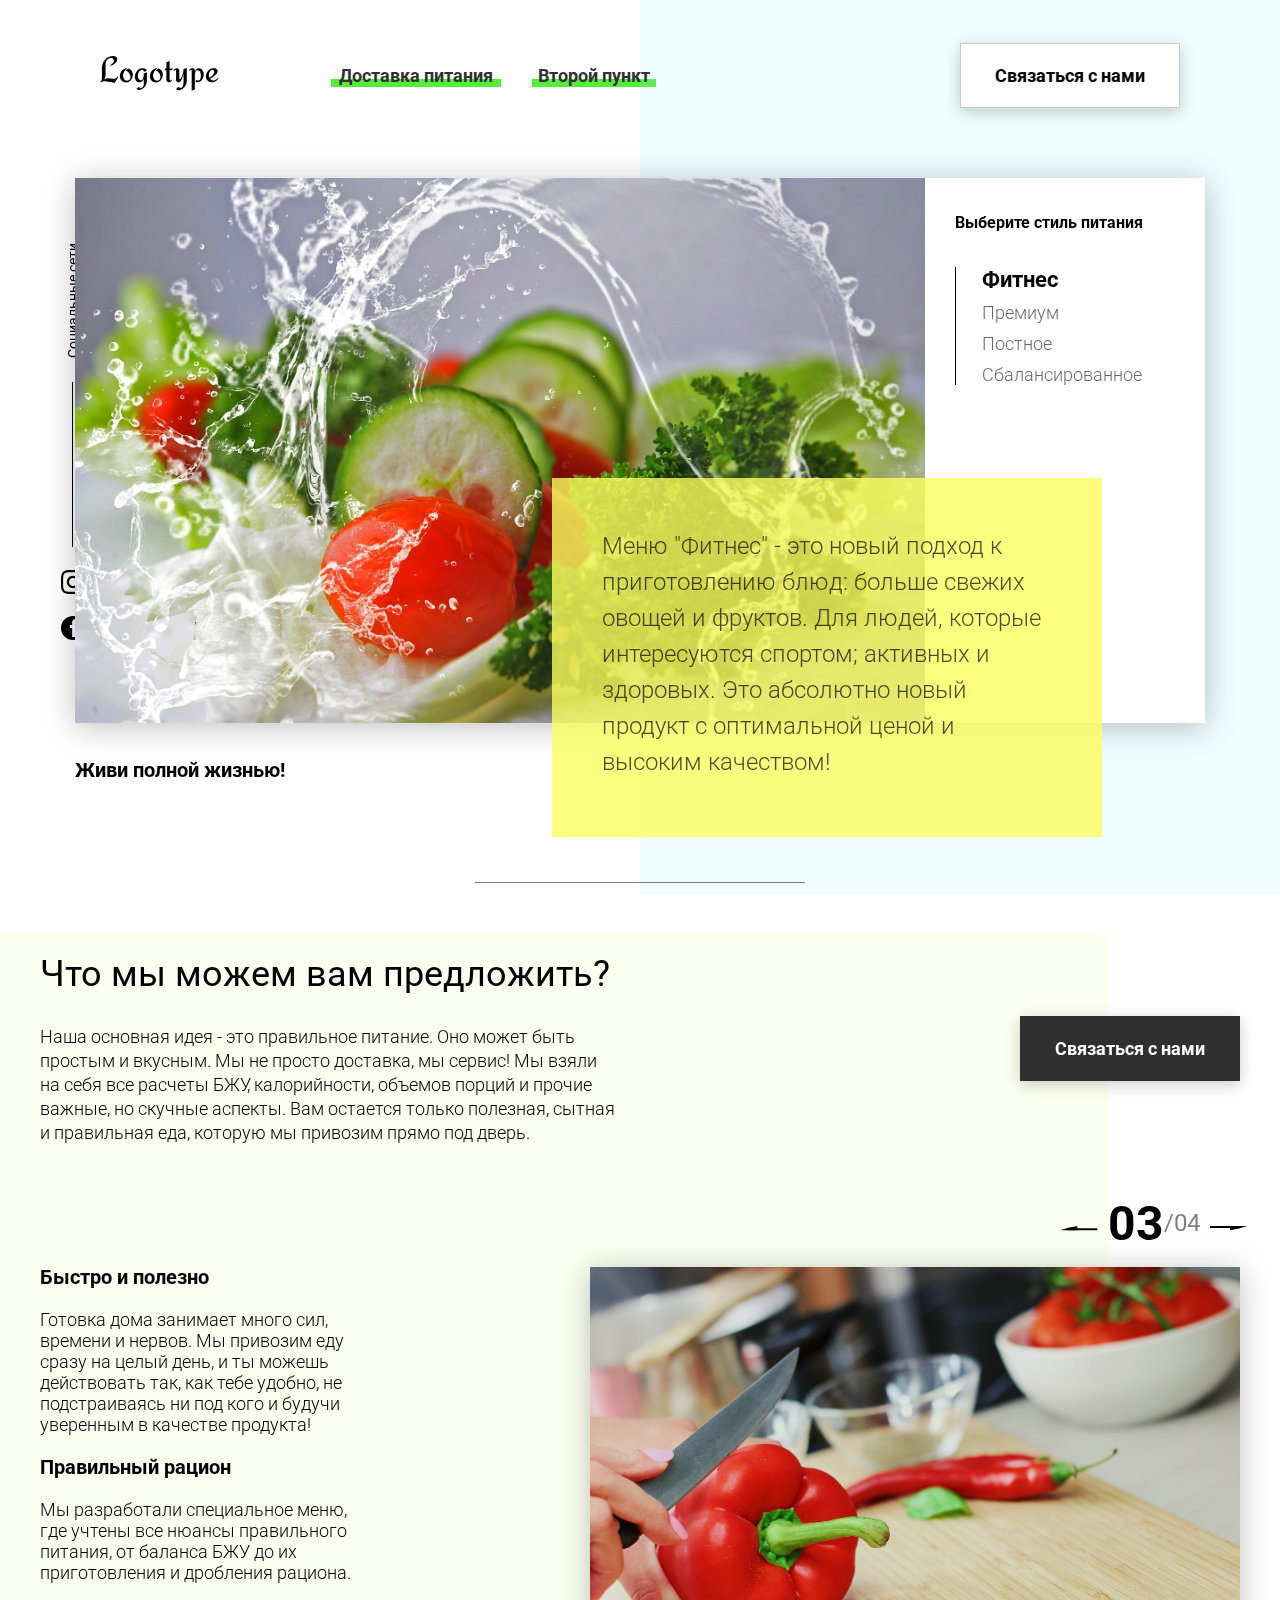
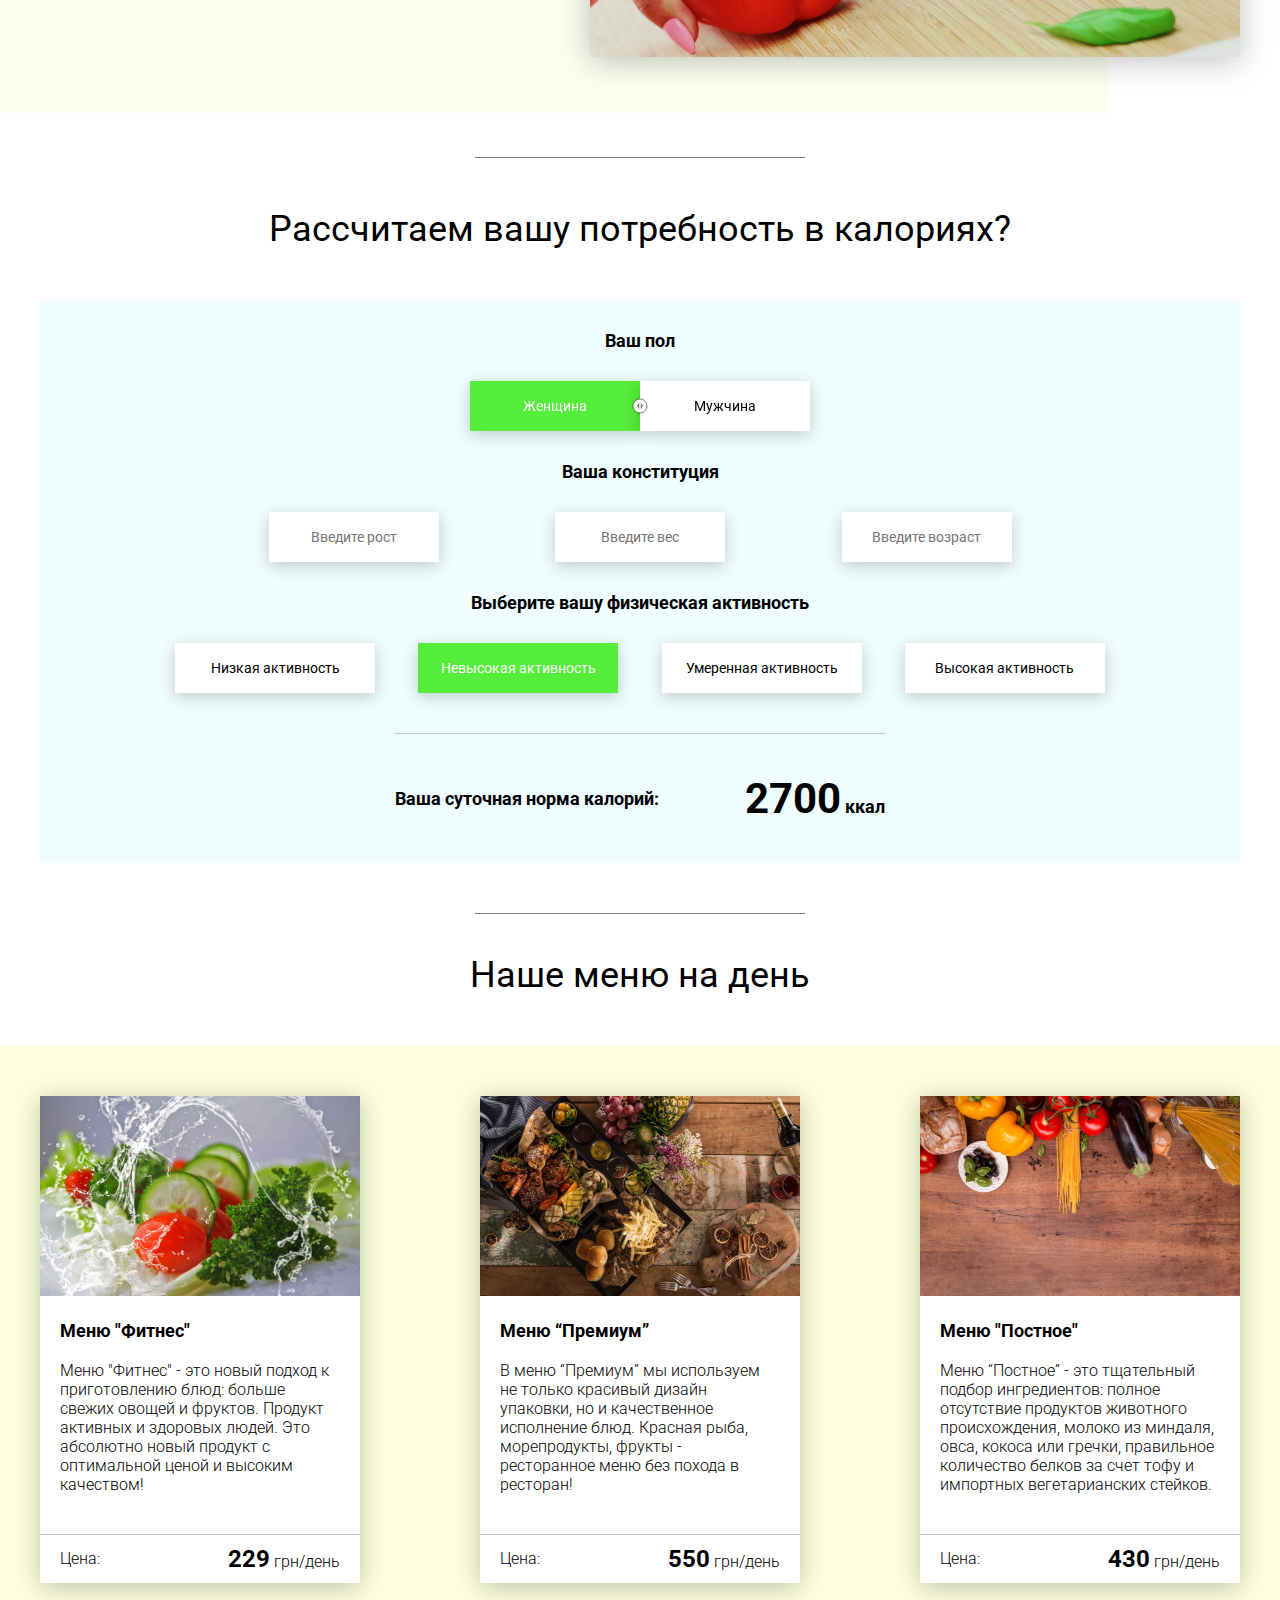
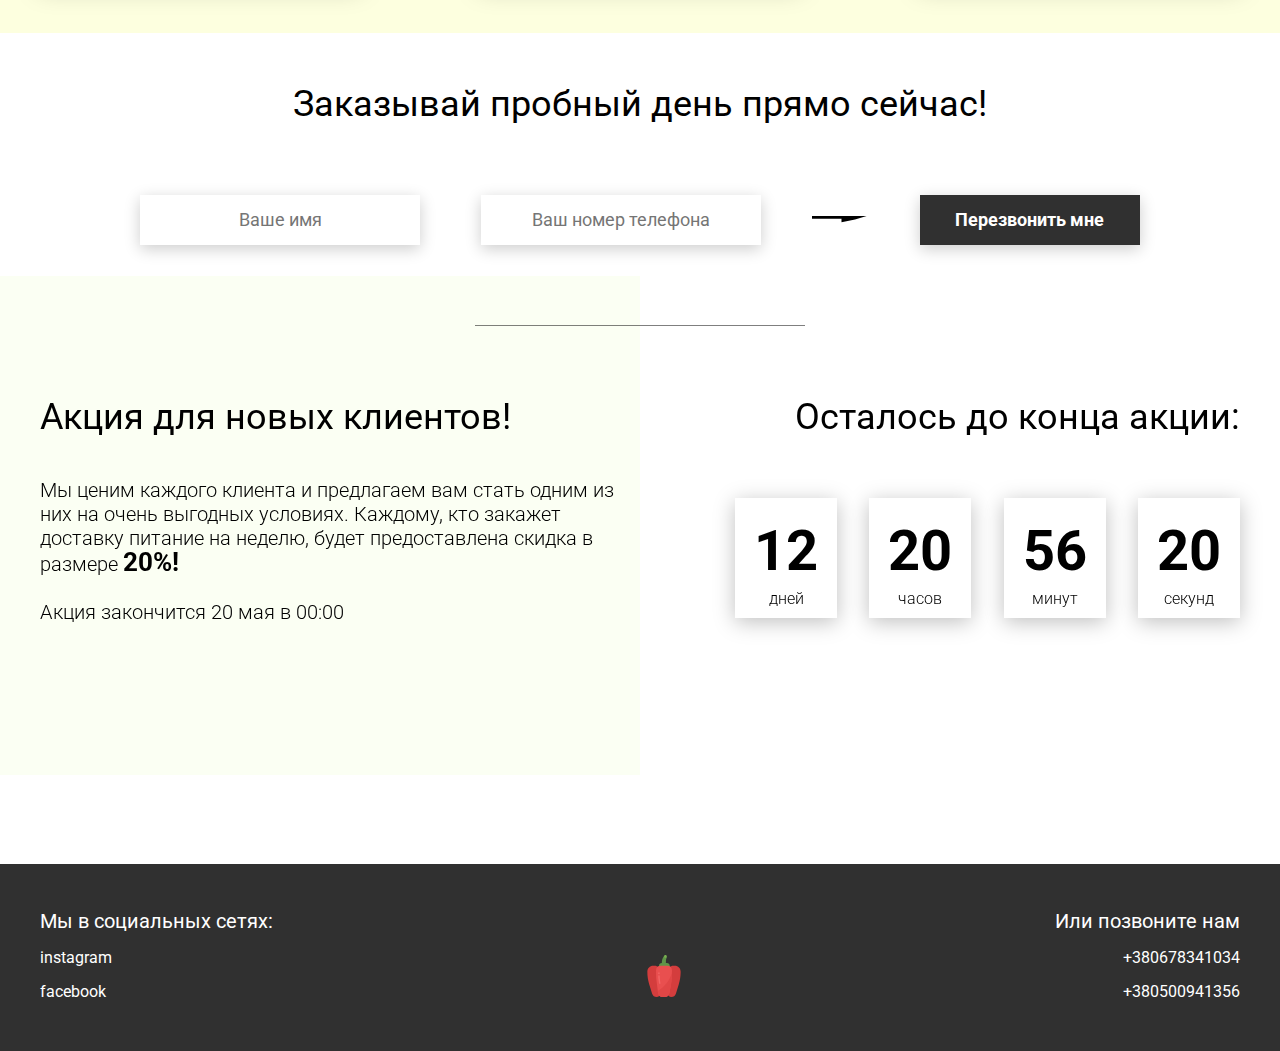
==== Food-dist/index.html @ abea38b7 "create tabs in new project" ====
<!DOCTYPE html>
<html lang="en">
<head>
    <meta charset="UTF-8">
    <meta name="viewport" content="width=device-width, initial-scale=1.0">
    <title>Food</title>
    <link rel="stylesheet" href="css/style.css">
</head>
<body>
    <header class="header">
        <div class="header__left-block">
            <div class="header__logo">
                <img src="icons/logo.svg" alt="Логотип">
            </div>
            <nav class="header__links">
                <a href="#" class="header__link">Доставка питания</a>
                <a href="#" class="header__link">Второй пункт</a>
            </nav>
        </div>
        <div class="header__right-block">
            <button class="btn btn_white">Связаться с нами</button>
        </div>
    </header>
    <div class="sidepanel">
        <div class="sidepanel__text"><span>Социальные сети</span></div>
        <div class="sidepanel__divider"></div>
        <a href="#" class="sidepanel__icon">
            <img src="icons/instagram.svg" alt="instagram">
        </a>
        <a href="#" class="sidepanel__icon">
            <img src="icons/facebook.svg" alt="facebook">
        </a>
    </div>

    <div class="preview">
        <div class="bgc_blue"></div>
        <div class="container">
            <div class="tabcontainer">
                <div class="tabcontent">
                    <img src="img/tabs/vegy.jpg" alt="vegy">
                    <div class="tabcontent__descr">
                        Меню "Фитнес" - это новый подход к приготовлению блюд: больше свежих овощей и фруктов. Для людей, которые интересуются спортом; активных и здоровых. Это абсолютно новый продукт с оптимальной ценой и высоким качеством!
                    </div>
                </div>
                <div class="tabcontent">
                    <img src="img/tabs/elite.jpg" alt="elite">
                    <div class="tabcontent__descr">
                        Меню “Премиум” - мы используем не только красивый дизайн упаковки, но и качественное исполнение блюд. Красная рыба, морепродукты, фрукты - ресторанное меню без похода в ресторан!                                     
                    </div>
                </div>
                <div class="tabcontent">
                    <img src="img/tabs/post.jpg" alt="post">
                    <div class="tabcontent__descr">
                        Наше специальное “Постное меню” - это тщательный подбор ингредиентов: полное отсутствие продуктов животного происхождения. Полная гармония с собой и природой в каждом элементе! Все будет Ом!                                     
                    </div>
                </div>
                <div class="tabcontent">
                    <img src="img/tabs/vegy.jpg" alt="vegy">
                    <div class="tabcontent__descr">
                        Меню "Сбалансированное" - это соответствие вашего рациона всем научным рекомендациям. Мы тщательно просчитываем вашу потребность в к/б/ж/у и создаем лучшие блюда для вас.
                    </div>
                </div>
                <div class="tabheader">
                    <h3>Выберите стиль питания</h3>
                    <div class="tabheader__items">
                        <div class="tabheader__item tabheader__item_active">Фитнес</div>
                        <div class="tabheader__item">Премиум</div>
                        <div class="tabheader__item">Постное</div>
                        <div class="tabheader__item">Сбалансированное</div>
                    </div>
                </div>
            </div>
            <div class="preview__life">Живи полной жизнью!</div>
        </div>
    </div>

    <div class="divider"></div>

    <div class="offer">
        <div class="bgc_y"></div>
        <div class="container">
            <div class="offer__text">
                <h2 class="title">Что мы можем вам предложить?</h2>
                <div class="offer__descr">
                    Наша основная идея - это правильное питание. Оно может быть простым и вкусным. Мы не просто доставка, мы сервис! Мы взяли на себя все расчеты БЖУ, калорийности, объемов порций и прочие важные, но скучные аспекты. Вам остается только полезная, сытная и правильная еда, которую мы привозим прямо под дверь.
                </div>
            </div>
            <div class="offer__action">
                <button class="btn btn_dark">Связаться с нами</button>
            </div>
        </div>
        <div class="container">
            <div class="offer__advantages">
                <h2>Быстро и полезно</h2>
                <div class="offer__advantages-text">
                    Готовка дома занимает много сил, времени и нервов. Мы привозим еду сразу на целый день, и ты можешь действовать так, как тебе удобно, не подстраиваясь ни под кого и будучи уверенным в качестве продукта!
                </div>
                <h2>Правильный рацион</h2>
                <div class="offer__advantages-text">
                    Мы разработали специальное меню, где учтены все нюансы правильного питания, от баланса БЖУ до их приготовления и дробления рациона.
                </div>
            </div>
            <div class="offer__slider">
                <div class="offer__slider-counter">
                    <div class="offer__slider-prev">
                        <img src="icons/left.svg" alt="prev">
                    </div>
                    <span id="current">03</span>
                    /
                    <span id="total">04</span>
                    <div class="offer__slider-next">
                        <img src="icons/right.svg" alt="next">
                    </div>
                </div>
                <div class="offer__slider-wrapper">
                    <div class="offer__slide">
                        <img src="img/slider/pepper.jpg" alt="pepper">
                    </div>
                    <!-- <div class="offer__slide">
                        <img src="img/slider/food-12.jpg" alt="food">
                    </div>
                    <div class="offer__slide">
                        <img src="img/slider/olive-oil.jpg" alt="oil">
                    </div>
                    <div class="offer__slide">
                        <img src="img/slider/paprika.jpg" alt="paprika">
                    </div> -->
                </div>
            </div>
        </div>
    </div>

    <div class="divider"></div>

    <div class="calculating">
        <div class="container">
            <h2 class="title">Рассчитаем вашу потребность в калориях?
            </h2>
            <div class="calculating__field">
                <div class="calculating__subtitle">
                    Ваш пол
                </div>
                <div class="calculating__choose" id="gender">
                    <div class="calculating__choose-item calculating__choose-item_active">Женщина</div>
                    <div class="calculating__choose-item">Мужчина</div>
                </div>

                <div class="calculating__subtitle">
                    Ваша конституция
                </div>
                <div class="calculating__choose calculating__choose_medium">
                    <input type="text" id="height" placeholder="Введите рост" class="calculating__choose-item">
                    <input type="text" id="weight" placeholder="Введите вес"  class="calculating__choose-item">
                    <input type="text" id="age" placeholder="Введите возраст" class="calculating__choose-item">
                </div>

                <div class="calculating__subtitle">
                    Выберите вашу физическая активность
                </div>
                <div class="calculating__choose calculating__choose_big">
                    <div id="low" class="calculating__choose-item">Низкая активность </div>
                    <div id="small"  class="calculating__choose-item calculating__choose-item_active">Невысокая активность</div>
                    <div id="medium" class="calculating__choose-item">Умеренная активность</div>
                    <div id="high" class="calculating__choose-item">Высокая активность</div>
                </div>

                <div class="calculating__divider"></div>

                <div class="calculating__total">
                    <div class="calculating__subtitle">
                        Ваша суточная норма калорий:
                    </div>
                    <div class="calculating__result">
                        <span>2700</span> ккал
                    </div>
                </div>
            </div>
        </div>
    </div>

    <div class="divider"></div>

    <div class="menu">
        <h2 class="title">Наше меню на день</h2>

        <div class="menu__field">
            <div class="container">
                <div class="menu__item">
                    <img src="img/tabs/vegy.jpg" alt="vegy">
                    <h3 class="menu__item-subtitle">Меню "Фитнес"</h3>
                    <div class="menu__item-descr">Меню "Фитнес" - это новый подход к приготовлению блюд: больше свежих овощей и фруктов. Продукт активных и здоровых людей. Это абсолютно новый продукт с оптимальной ценой и высоким качеством!</div>
                    <div class="menu__item-divider"></div>
                    <div class="menu__item-price">
                        <div class="menu__item-cost">Цена:</div>
                        <div class="menu__item-total"><span>229</span> грн/день</div>
                    </div>
                </div>
                <div class="menu__item">
                    <img src="img/tabs/elite.jpg" alt="elite">
                    <h3 class="menu__item-subtitle">Меню “Премиум”</h3>
                    <div class="menu__item-descr">В меню “Премиум” мы используем не только красивый дизайн упаковки, но и качественное исполнение блюд. Красная рыба, морепродукты, фрукты - ресторанное меню без похода в ресторан!</div>
                    <div class="menu__item-divider"></div>
                    <div class="menu__item-price">
                        <div class="menu__item-cost">Цена:</div>
                        <div class="menu__item-total"><span>550</span> грн/день</div>
                    </div>
                </div>
                <div class="menu__item">
                    <img src="img/tabs/post.jpg" alt="post">
                    <h3 class="menu__item-subtitle">Меню "Постное"</h3>
                    <div class="menu__item-descr">Меню “Постное” - это тщательный подбор ингредиентов: полное отсутствие продуктов животного происхождения, молоко из миндаля, овса, кокоса или гречки, правильное количество белков за счет тофу и импортных вегетарианских стейков. </div>
                    <div class="menu__item-divider"></div>
                    <div class="menu__item-price">
                        <div class="menu__item-cost">Цена:</div>
                        <div class="menu__item-total"><span>430</span> грн/день</div>
                    </div>
                </div>
            </div>
        </div>
    </div>

    <div class="order">
        <div class="container">
            <div class="title">Заказывай пробный день прямо сейчас!</div>
            <form action="#" class="order__form">
                <input required placeholder="Ваше имя" name="name" type="text" class="order__input">
                <input required placeholder="Ваш номер телефона" name="phone" type="phone" class="order__input">
                <img src="icons/right.svg" alt="right">
                <button class="btn btn_dark btn_min">Перезвонить мне</button>
            </form>
        </div>
    </div>

    <div class="divider"></div>

    <div class="promotion">
        <div class="bgc_y"></div>
        <div class="container">
            <div class="promotion__text">
                <div class="title">Акция для новых клиентов!</div>
                <div class="promotion__descr">
                    Мы ценим каждого клиента и предлагаем вам стать одним из них на очень выгодных условиях. 
                    Каждому, кто закажет доставку питание на неделю, будет предоставлена скидка в размере <span>20%!</span>
                    <br><br>
                    Акция закончится 20 мая в 00:00
                </div>
            </div>
            <div class="promotion__timer">
                <div class="title">Осталось до конца акции:</div>
                <div class="timer">
                    <div class="timer__block">
                        <span id="days">12</span>
                        дней
                    </div>
                    <div class="timer__block">
                        <span id="hours">20</span>
                        часов
                    </div>
                    <div class="timer__block">
                        <span id="minutes">56</span>
                        минут
                    </div>
                    <div class="timer__block">
                        <span id="seconds">20</span>
                        секунд
                    </div>
                </div>
            </div>
        </div>
    </div>

    <footer class="footer">
        <div class="container">
            <div class="social">
                <div class="subtitle">Мы в социальных сетях:</div>
                <a href="#" class="link">instagram</a>
                <a href="#" class="link">facebook</a>
            </div>
            <div class="pepper">
                <img src="icons/veg.svg" alt="pepper">
            </div>
            <div class="call">
                <div class="subtitle">Или позвоните нам</div>
                <a href="#" class="link">+380678341034</a>
                <a href="#" class="link">+380500941356</a>
            </div>
        </div>
    </footer>

    <div class="modal">
        <div class="modal__dialog">
            <div class="modal__content">
                <form action="#">
                    <div class="modal__close">&times;</div>
                    <div class="modal__title">Мы свяжемся с вами как можно быстрее!</div>
                    <input required placeholder="Ваше имя" name="name" type="text" class="modal__input">
                    <input required placeholder="Ваш номер телефона" name="phone" type="phone" class="modal__input">
                    <button class="btn btn_dark btn_min">Перезвонить мне</button>
                </form>
            </div>
        </div>
    </div>
    <script src="js/script.js"></script>
</body>
</html>
---- Food-dist/css/style.css ----
@import url(https://fonts.googleapis.com/css?family=Roboto:300,400,700&display=swap&subset=cyrillic-ext);*{box-sizing:border-box;margin:0;padding:0;font-family:Roboto,sans-serif}a{text-decoration:none}.btn{width:220px;height:65px;display:flex;justify-content:center;align-items:center;background-color:#fff;font-size:18px;font-weight:700;border:1px solid rgba(0,0,0,.2);box-shadow:0 4px 15px rgba(0,0,0,.2);cursor:pointer;transition:.3s all;outline:0}.btn_white{background-color:#fff}.btn_dark{background-color:#303030;color:#fff;border:none}.btn_min{height:50px}.btn:hover{box-shadow:0 4px 30px rgba(0,0,0,.3)}.container{max-width:1200px;margin:0 auto}.divider{width:330px;height:1px;margin:0 auto;background-color:rgba(0,0,0,.5)}.title{font-size:36px;font-weight:400}.header{display:flex;justify-content:space-between;align-items:center;height:150px;padding:0 100px}.header__left-block{display:flex;justify-content:space-between;min-width:550px}.header__logo{max-width:170px}.header__logo img{width:100%}.header__links{display:flex;align-items:center}.header__link{position:relative;margin-right:45px;font-weight:700;font-size:18px;color:#303030}.header__link:after{content:'';position:absolute;display:block;width:110%;left:-5%;bottom:-1px;z-index:-1;height:8px;background:#54ed39}.header__link:last-child{margin-right:0}.sidepanel{position:fixed;left:60px;top:240px;height:400px;width:25px;display:flex;flex-direction:column;justify-content:space-between;align-items:center}.sidepanel__text{width:120px;height:120px;font-size:14px}.sidepanel__text span{display:flex;transform:rotate(-90deg) translateX(-50px)}.sidepanel__divider{width:1px;height:165px;background-color:#000}.sidepanel__icon{width:24px;height:24px}.sidepanel__icon img{width:100%}.preview{padding:28px 0 100px 0;position:relative}.preview__life{font-weight:700;font-size:20px;margin-left:35px;margin-top:35px}.bgc_blue{position:absolute;right:0;top:-155px;width:50vw;height:900px;background:rgba(146,242,255,.15);z-index:-1}.tabcontainer{display:flex;width:1130px;margin:0 auto;box-shadow:0 4px 30px rgba(0,0,0,.25)}.tabcontent{width:850px;position:relative}.tabcontent img{width:100%;height:100%;object-fit:cover}.tabcontent__descr{position:absolute;top:300px;right:-177px;width:550px;height:359px;background:rgba(251,254,93,.8);padding:50px;font-size:24px;font-weight:300;line-height:36px;color:rgba(0,0,0,.7)}.tabheader{width:280px;padding:35px 30px;background-color:#fff}.tabheader h3{font-weight:700;font-size:16px}.tabheader__items{margin-top:35px;padding-left:26px;border-left:1px solid #000}.tabheader__item{font-weight:700;font-size:18px;font-weight:300;margin-top:10px;color:rgba(0,0,0,.6);cursor:pointer;transition:.3s all}.tabheader__item_active{color:#000;font-size:22px;font-weight:700}.offer{padding:70px 0 100px 0;position:relative}.offer .container{display:flex;justify-content:space-between}.offer .bgc_y{position:absolute;width:1109px;height:780px;background:rgba(243,255,222,.45);z-index:-1;top:50px}.offer__text{width:580px}.offer__descr{font-size:18px;margin-top:30px;font-weight:300;line-height:24px}.offer__action{display:flex;align-items:center;justify-content:flex-end}.offer__advantages{width:330px;margin-top:50px}.offer__advantages h2{font-weight:700;font-size:20px;margin-top:20px}.offer__advantages h2:first-child{margin-top:70px}.offer__advantages-text{margin-top:20px;font-size:18px;font-weight:300;line-height:21px}.offer__slider{width:650px;margin-top:50px;display:flex;flex-direction:column;align-items:flex-end}.offer__slider-counter{display:flex;width:180px;align-items:center;font-size:24px;color:rgba(0,0,0,.5)}.offer__slider-wrapper{width:100%;margin-top:15px;box-shadow:0 4px 30px rgba(0,0,0,.25)}.offer__slider-prev{margin-right:10px;cursor:pointer}.offer__slider-next{margin-left:10px;cursor:pointer}.offer__slider #current{font-size:48px;font-weight:700;color:#000}.offer__slide{width:100%;height:390px}.offer__slide img{width:100%;height:100%;object-fit:cover}.calculating{padding:50px 0}.calculating .title{text-align:center}.calculating__field{width:100%;margin-top:50px;background:rgba(146,242,255,.15);padding:30px 0 40px 0}.calculating__subtitle{text-align:center;font-size:18px;font-weight:700;margin-top:30px}.calculating__subtitle:first-child{margin-top:0}.calculating #gender:after{content:'';position:absolute;top:50%;transform:translateY(-50%);display:block;width:16px;height:16px;background:url(../icons/switch.svg) center center/cover no-repeat}.calculating__choose{position:relative;display:flex;margin-top:30px;justify-content:center}.calculating__choose-item{display:flex;align-items:center;justify-content:center;width:170px;height:50px;padding:0 10px;background:#fff;box-shadow:0 4px 15px rgba(0,0,0,.2);border:none;text-align:center;font-size:14px;cursor:pointer;outline:0;transition:.3s all}.calculating__choose-item_active{color:#fff;background-color:#54ed39}.calculating__choose_medium{width:743px;justify-content:space-between;margin:30px auto 0 auto}.calculating__choose_big{width:930px;justify-content:space-between;margin:30px auto 0 auto}.calculating__choose_big .calculating__choose-item{width:200px}.calculating__divider{width:490px;height:1px;margin:40px auto;background-color:rgba(0,0,0,.2)}.calculating__total{width:490px;margin:0 auto;display:flex;justify-content:space-between;align-items:center}.calculating__result{font-size:18px;font-weight:700}.calculating__result span{font-size:42px}.menu{padding:40px 0 50px 0}.menu .container{display:flex;justify-content:space-between;align-items:flex-start}.menu .title{text-align:center}.menu__field{margin-top:50px;padding:50px 0;width:100%;background:rgba(249,254,126,.25)}.menu__item{width:320px;min-height:450px;background:#fff;box-shadow:0 4px 25px rgba(0,0,0,.25);font-size:16px;font-weight:300}.menu__item img{width:100%;height:200px;object-fit:cover}.menu__item-subtitle{font-weight:700;font-size:18px;padding:0 20px;margin-top:20px}.menu__item-descr{margin-top:20px;padding:0 20px}.menu__item-divider{width:100%;height:1px;background-color:rgba(0,0,0,.25);margin-top:40px}.menu__item-price{display:flex;justify-content:space-between;align-items:center;padding:10px 20px}.menu__item-price span{font-size:24px;font-weight:700}.order{padding-bottom:80px}.order .title{text-align:center}.order__form{margin-top:70px;padding:0 100px;display:flex;justify-content:space-between;align-items:center}.order__form img{transform:scale(1.5)}.order__input{width:280px;height:50px;background:#fff;box-shadow:0 4px 15px rgba(0,0,0,.2);border:none;font-size:18px;text-align:center;padding:0 20px;outline:0}.promotion{padding:70px 0 240px 0;position:relative}.promotion .container{display:flex}.promotion .bgc_y{position:absolute;width:50%;height:499px;background:rgba(243,255,222,.35);z-index:-1;top:-50px;left:0}.promotion__text{width:50%}.promotion__descr{margin-top:40px;font-size:20px;line-height:24px;font-weight:300}.promotion__descr span{font-weight:700;font-size:26px}.promotion__timer{width:50%}.promotion__timer .title{text-align:right}.promotion__timer .timer{margin-top:60px;padding-left:95px;display:flex;justify-content:space-between;align-items:center}.promotion__timer .timer__block{width:102px;height:120px;background:#fff;box-shadow:0 4px 20px rgba(0,0,0,.25);font-size:16px;font-weight:300;text-align:center}.promotion__timer .timer__block span{display:block;margin-top:20px;margin-bottom:5px;font-size:56px;font-weight:700}.footer{min-height:180px;background-color:#303030;padding:45px 0 50px 0;color:#fff}.footer .container{height:100%;display:flex;justify-content:space-between;align-items:flex-end}.footer .subtitle{font-size:20px}.footer .link{display:block;margin-top:15px;font-size:16px;color:#fff}.footer .call{text-align:right}.modal{position:fixed;top:0;left:0;z-index:1050;display:none;width:100%;height:100%;overflow:hidden;background-color:rgba(0,0,0,.5)}.modal__dialog{max-width:500px;margin:40px auto}.modal__content{position:relative;width:100%;padding:40px;background-color:#fff;border:1px solid rgba(0,0,0,.2);border-radius:4px;max-height:80vh;overflow-y:auto}.modal__close{position:absolute;top:8px;right:14px;font-size:30px;color:#000;opacity:.5;font-weight:700;border:none;background-color:transparent;cursor:pointer}.modal__title{text-align:center;font-size:22px;text-transform:uppercase}.modal__input{display:block;margin:20px auto 20px auto;width:280px;height:50px;background:#fff;box-shadow:0 4px 15px rgba(0,0,0,.2);border:none;font-size:18px;text-align:center;padding:0 20px;outline:0}.modal .btn{display:block;width:280px;margin:0 auto}.show{display:block}.hide{display:none}.fade{animation-name: fade;animation-duration: 1.5s;}@keyframes fade{from{opacity: 0.1;}to{opacity: 1;}}
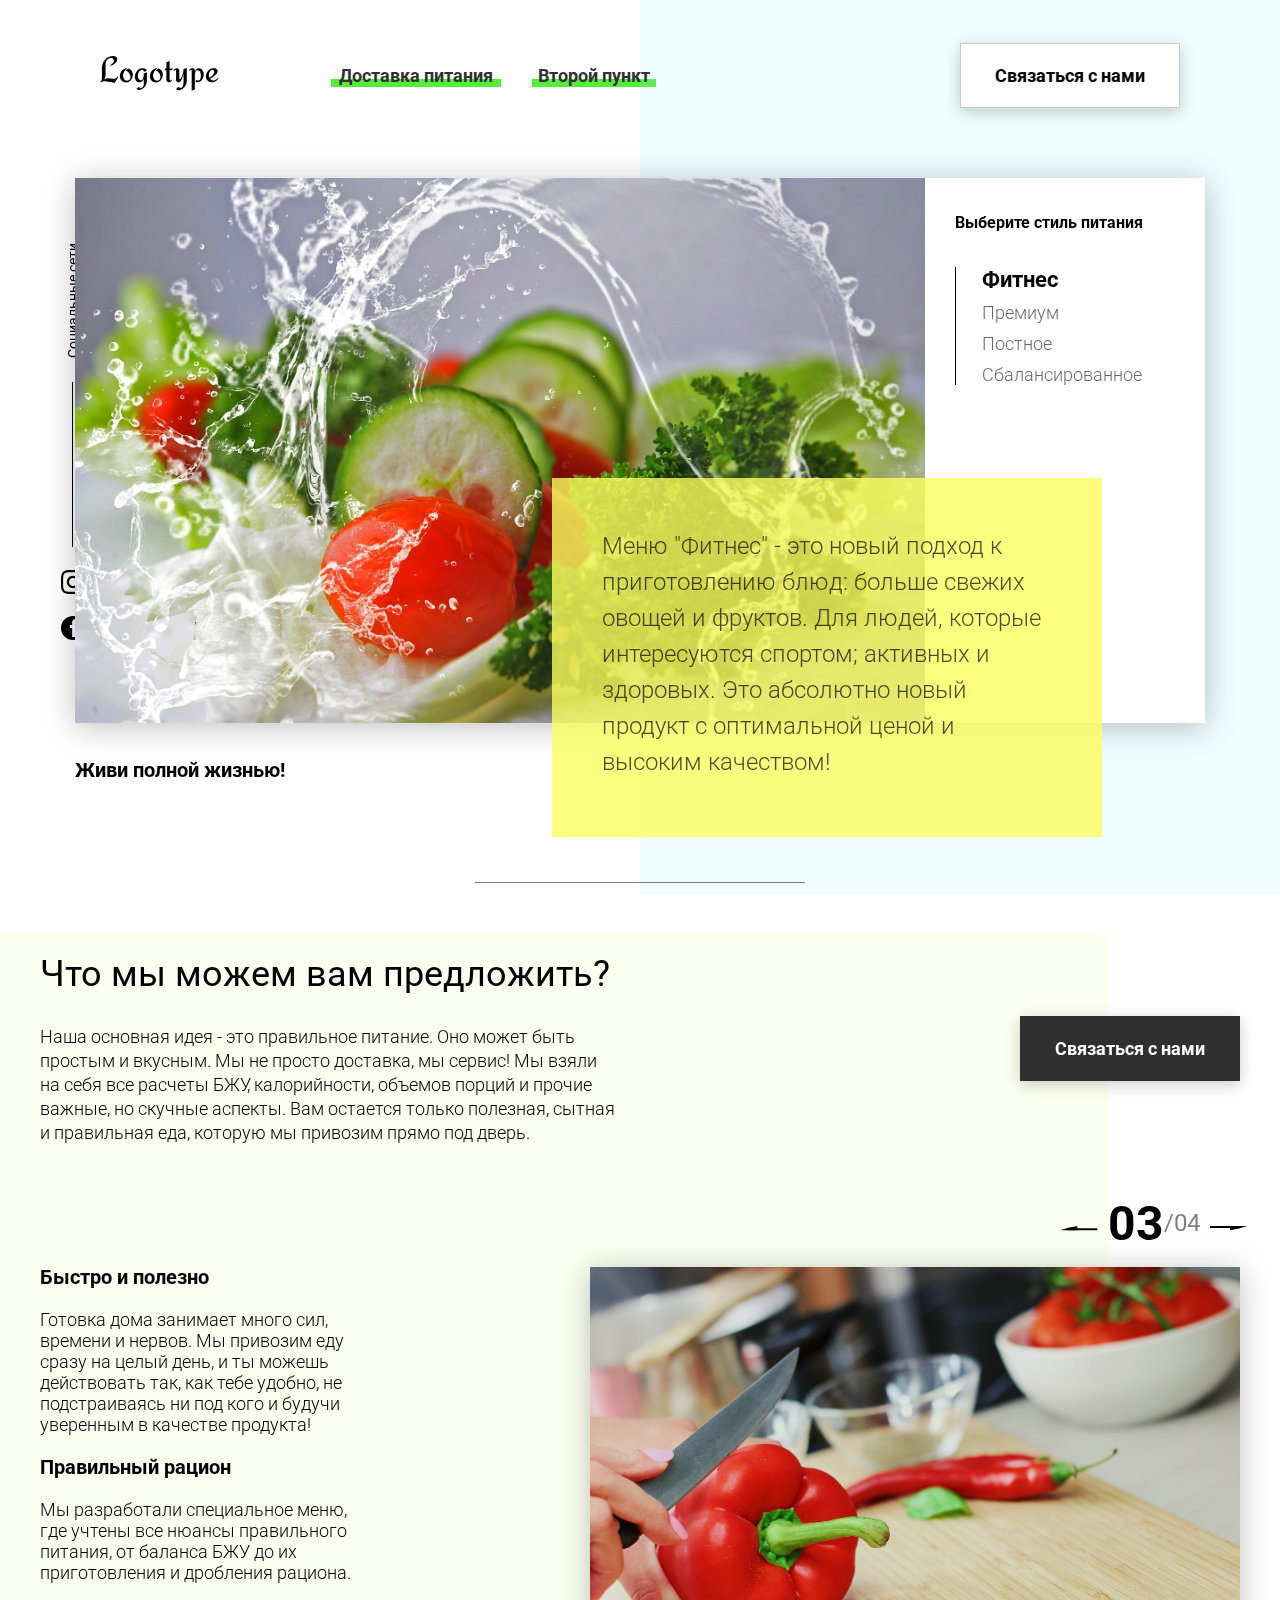
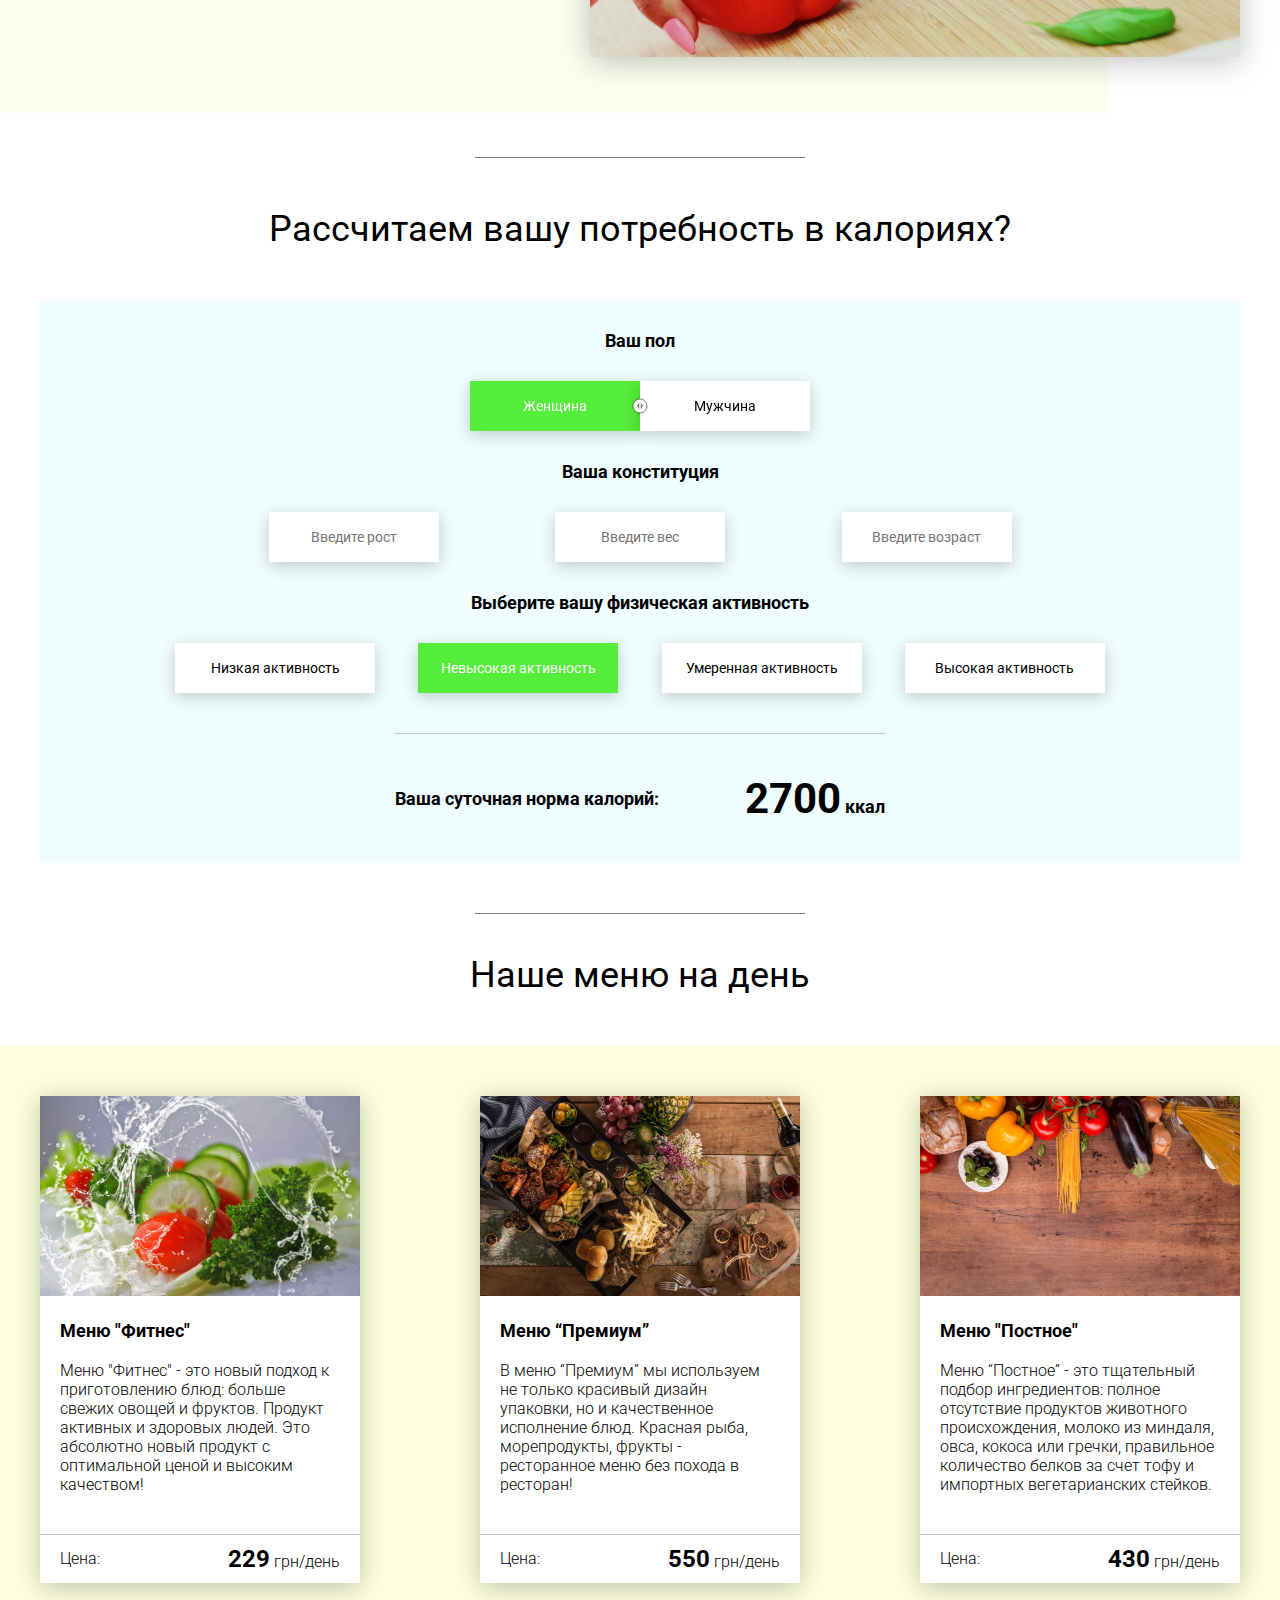
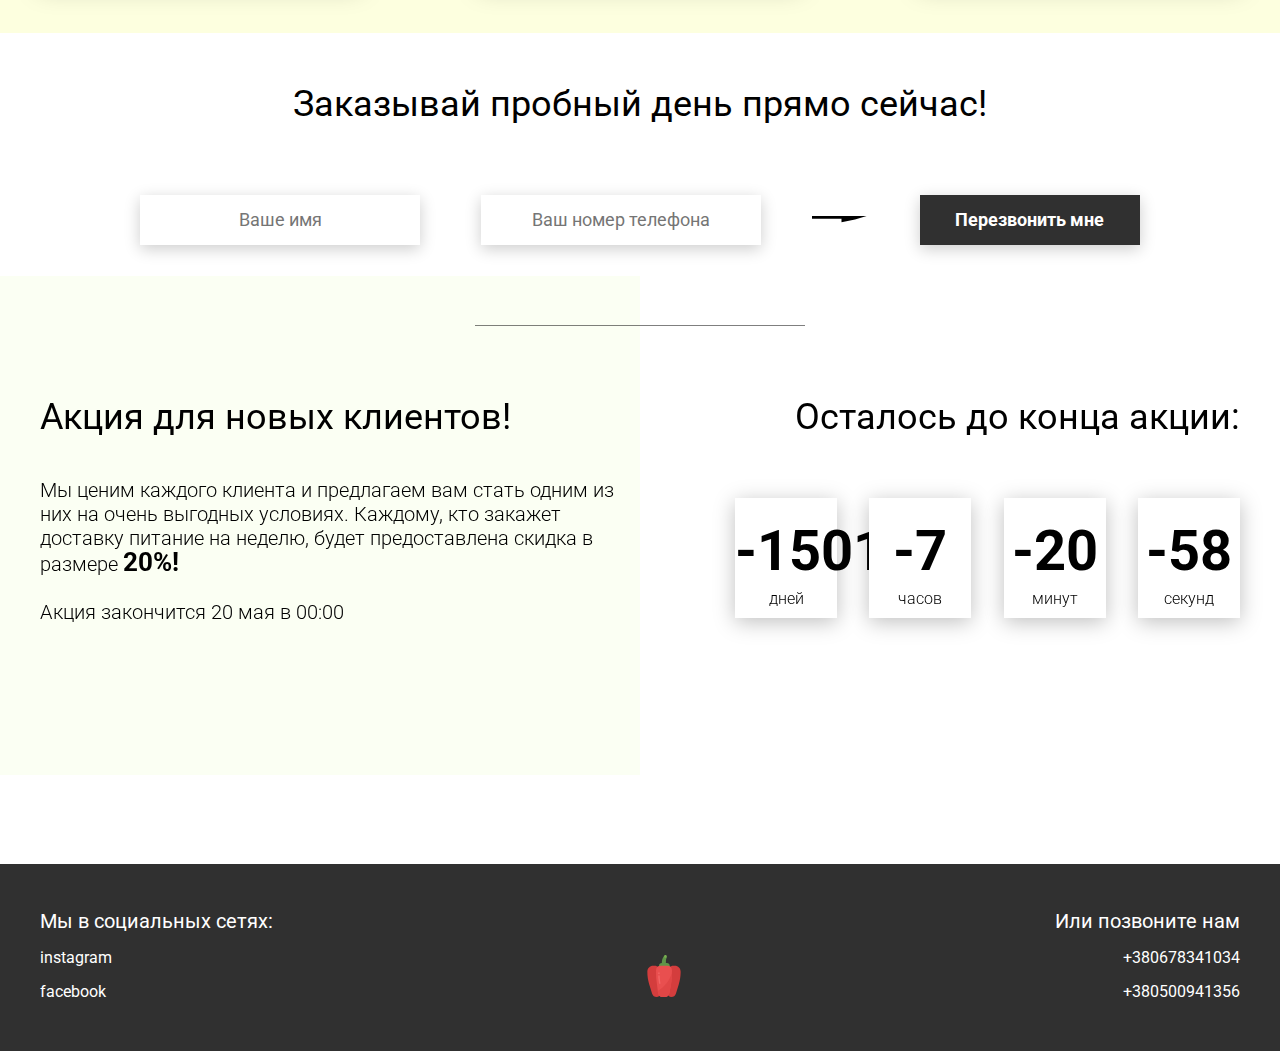
==== commit 168b92f4: "add modal window" ====
--- a/Food-dist/index.html
+++ b/Food-dist/index.html
@@ -18,7 +18,7 @@
             </nav>
         </div>
         <div class="header__right-block">
-            <button class="btn btn_white">Связаться с нами</button>
+            <button data-modal class="btn btn_white">Связаться с нами</button>
         </div>
     </header>
     <div class="sidepanel">
@@ -86,7 +86,7 @@
                 </div>
             </div>
             <div class="offer__action">
-                <button class="btn btn_dark">Связаться с нами</button>
+                <button data-modal class="btn btn_dark">Связаться с нами</button>
             </div>
         </div>
         <div class="container">
@@ -291,7 +291,7 @@
         <div class="modal__dialog">
             <div class="modal__content">
                 <form action="#">
-                    <div class="modal__close">&times;</div>
+                    <div data-close class="modal__close">&times;</div>
                     <div class="modal__title">Мы свяжемся с вами как можно быстрее!</div>
                     <input required placeholder="Ваше имя" name="name" type="text" class="modal__input">
                     <input required placeholder="Ваш номер телефона" name="phone" type="phone" class="modal__input">
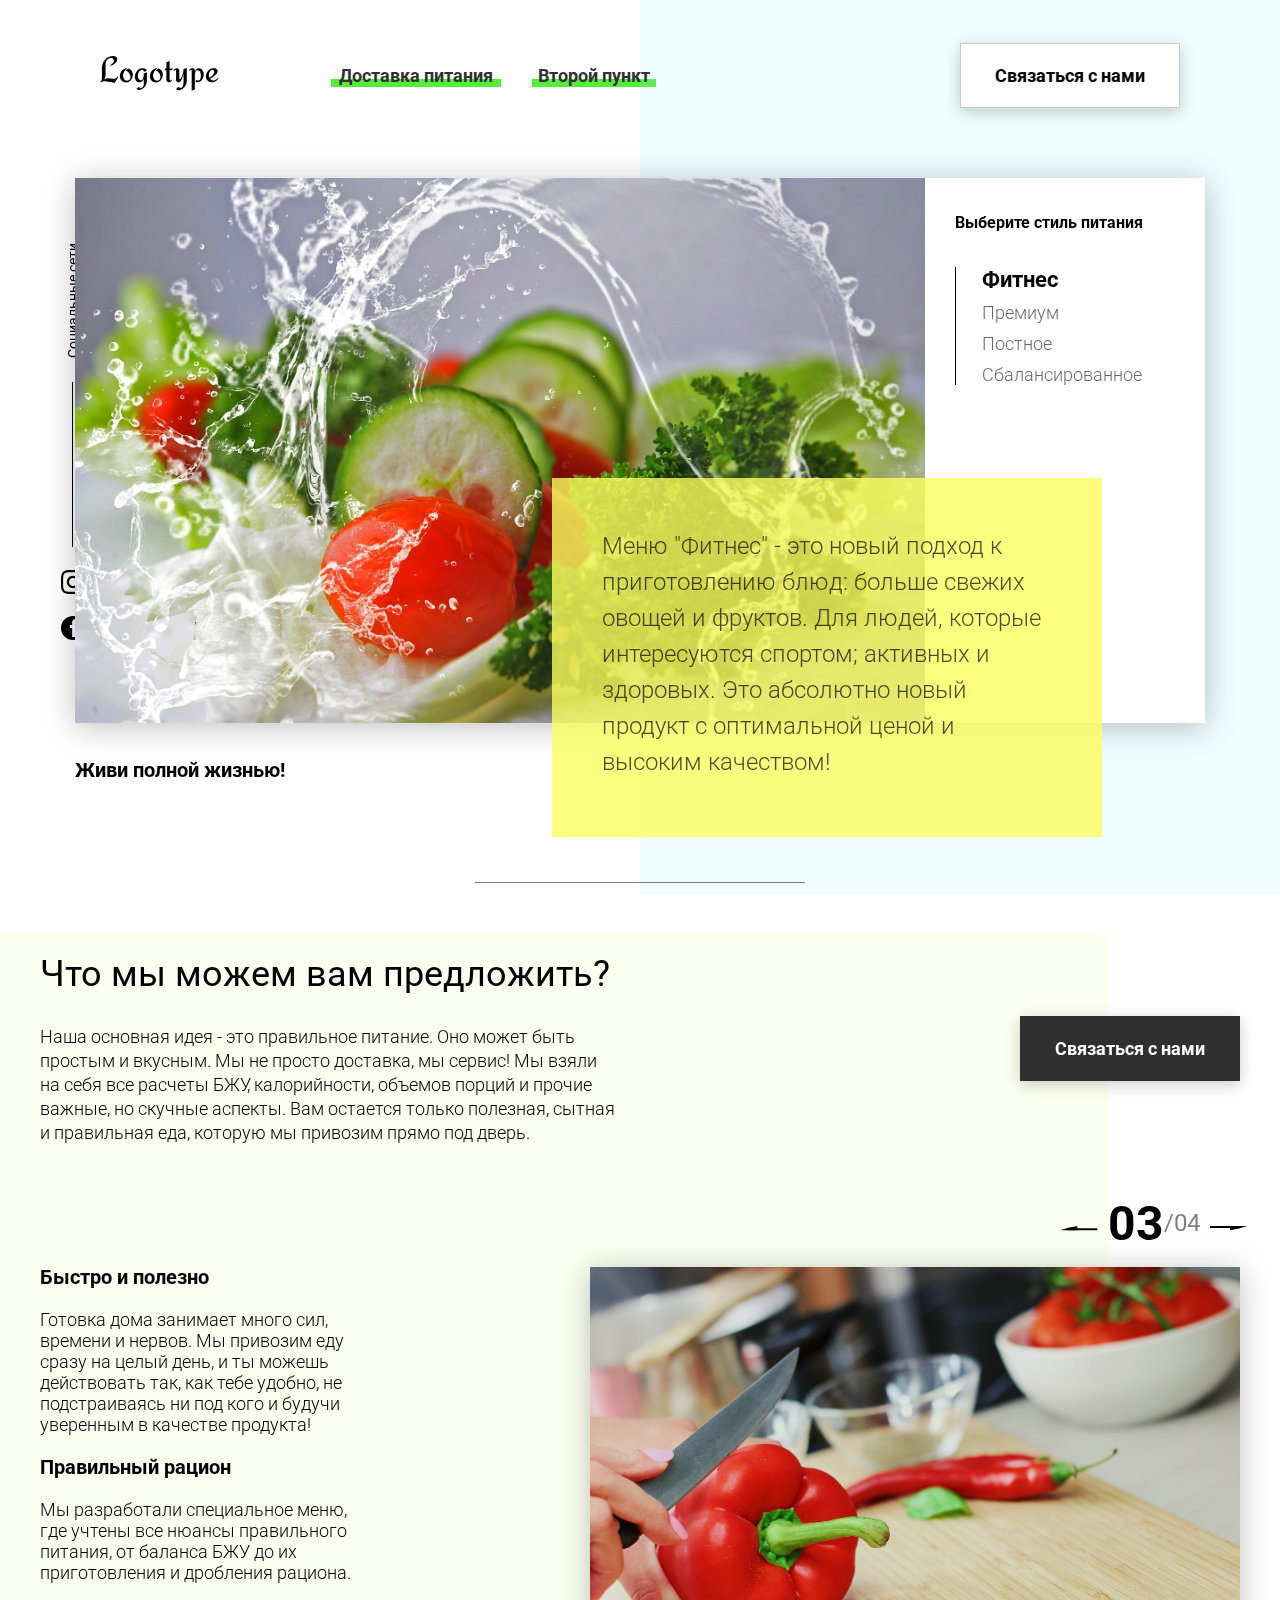
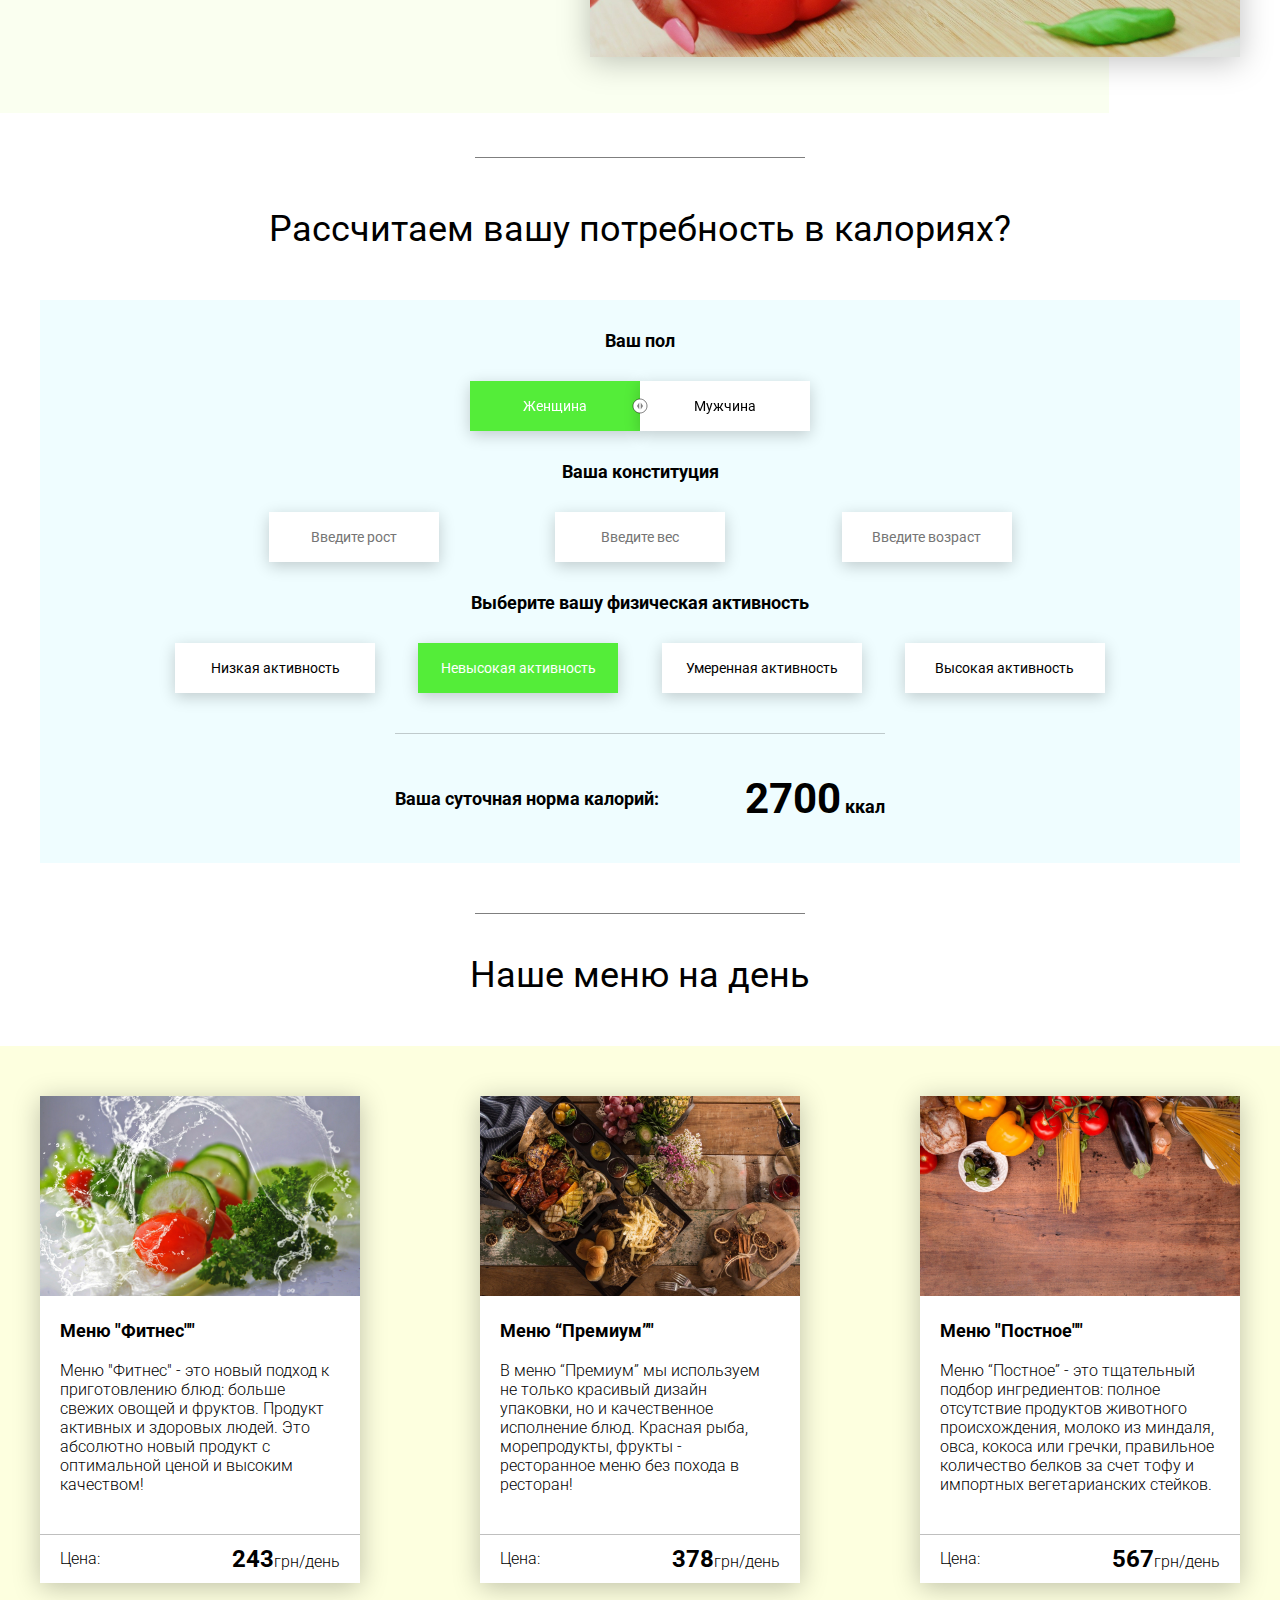
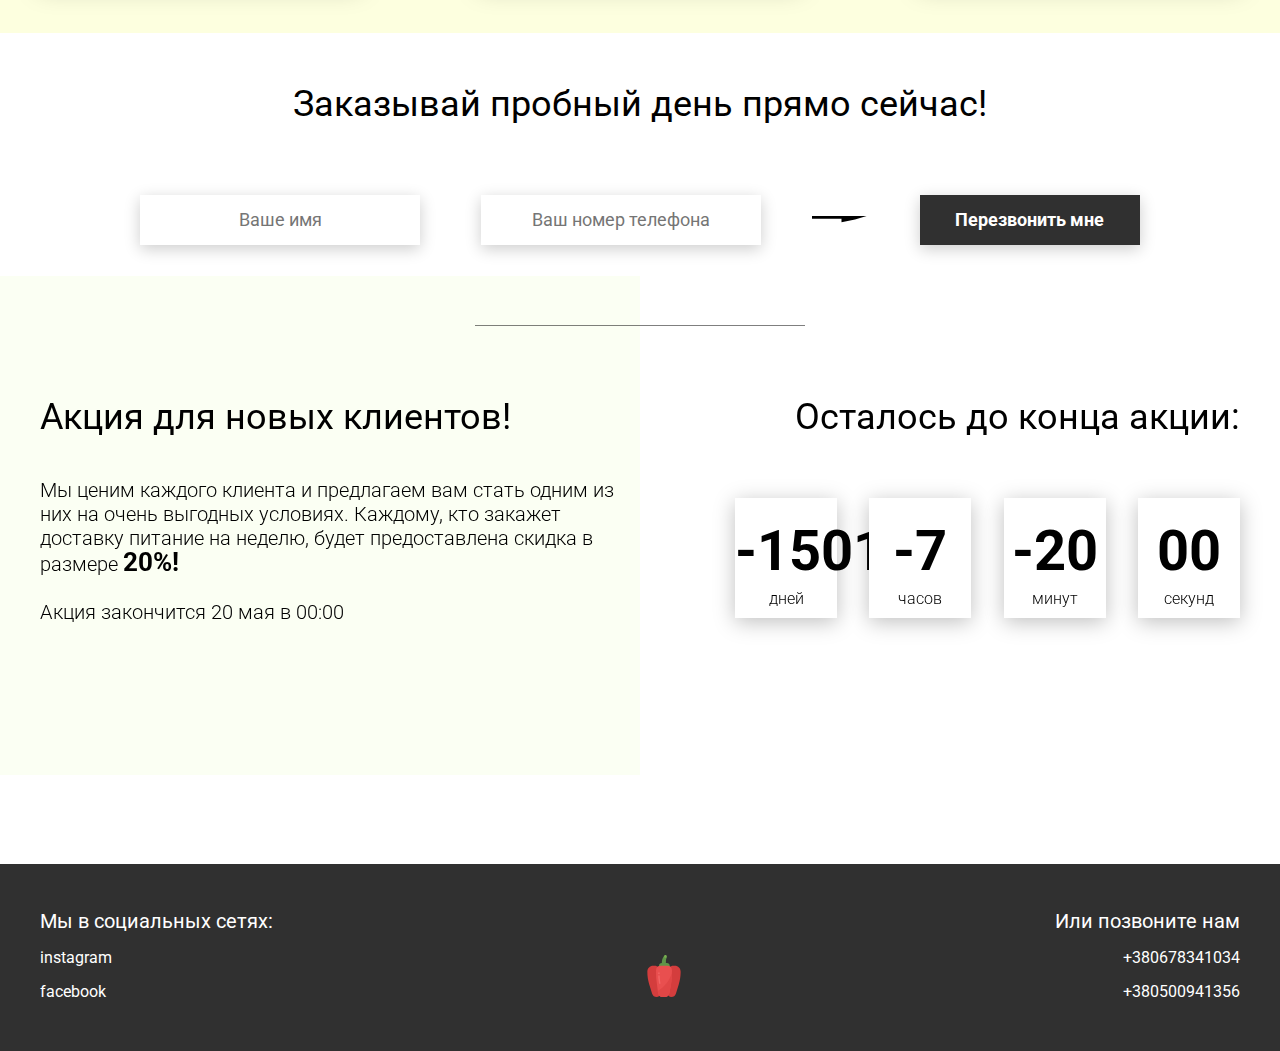
==== commit 79b53189: "class in work" ====
--- a/Food-dist/index.html
+++ b/Food-dist/index.html
@@ -185,36 +185,6 @@
 
         <div class="menu__field">
             <div class="container">
-                <div class="menu__item">
-                    <img src="img/tabs/vegy.jpg" alt="vegy">
-                    <h3 class="menu__item-subtitle">Меню "Фитнес"</h3>
-                    <div class="menu__item-descr">Меню "Фитнес" - это новый подход к приготовлению блюд: больше свежих овощей и фруктов. Продукт активных и здоровых людей. Это абсолютно новый продукт с оптимальной ценой и высоким качеством!</div>
-                    <div class="menu__item-divider"></div>
-                    <div class="menu__item-price">
-                        <div class="menu__item-cost">Цена:</div>
-                        <div class="menu__item-total"><span>229</span> грн/день</div>
-                    </div>
-                </div>
-                <div class="menu__item">
-                    <img src="img/tabs/elite.jpg" alt="elite">
-                    <h3 class="menu__item-subtitle">Меню “Премиум”</h3>
-                    <div class="menu__item-descr">В меню “Премиум” мы используем не только красивый дизайн упаковки, но и качественное исполнение блюд. Красная рыба, морепродукты, фрукты - ресторанное меню без похода в ресторан!</div>
-                    <div class="menu__item-divider"></div>
-                    <div class="menu__item-price">
-                        <div class="menu__item-cost">Цена:</div>
-                        <div class="menu__item-total"><span>550</span> грн/день</div>
-                    </div>
-                </div>
-                <div class="menu__item">
-                    <img src="img/tabs/post.jpg" alt="post">
-                    <h3 class="menu__item-subtitle">Меню "Постное"</h3>
-                    <div class="menu__item-descr">Меню “Постное” - это тщательный подбор ингредиентов: полное отсутствие продуктов животного происхождения, молоко из миндаля, овса, кокоса или гречки, правильное количество белков за счет тофу и импортных вегетарианских стейков. </div>
-                    <div class="menu__item-divider"></div>
-                    <div class="menu__item-price">
-                        <div class="menu__item-cost">Цена:</div>
-                        <div class="menu__item-total"><span>430</span> грн/день</div>
-                    </div>
-                </div>
             </div>
         </div>
     </div>
